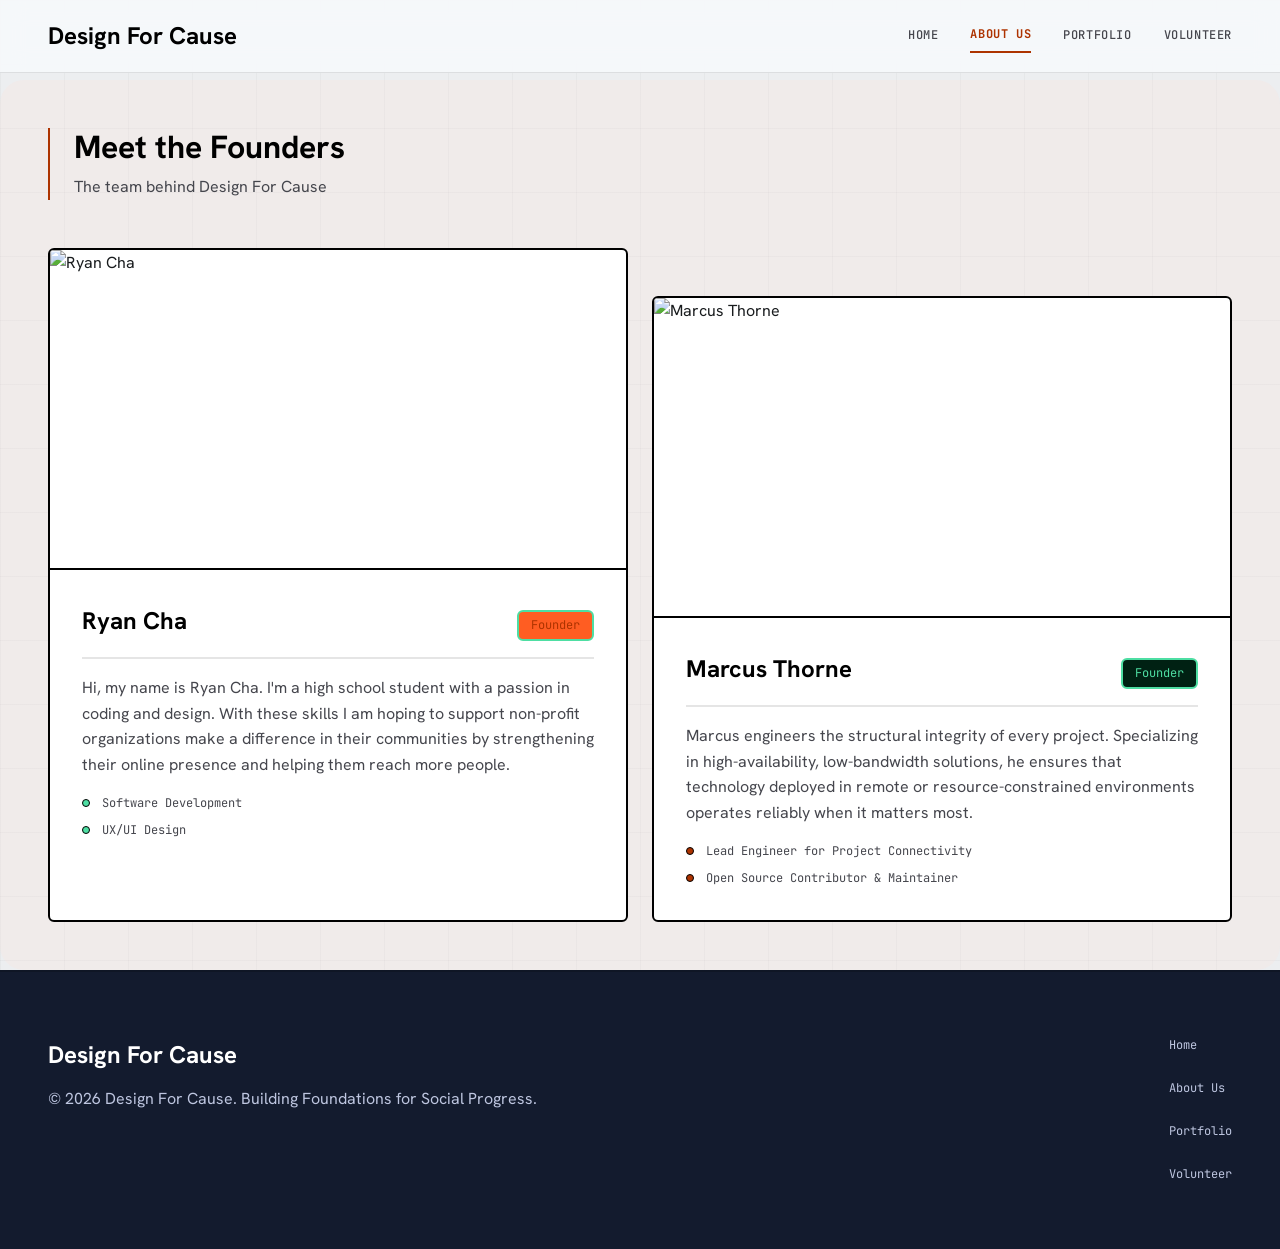
==== about.html @ 7b74d11a "Update about.html" ====
<!DOCTYPE html>
<html lang="en">
<head>
  <meta charset="UTF-8" />
  <meta name="viewport" content="width=device-width, initial-scale=1.0" />

  <title>About Us - Design For Cause</title>

  <link
    href="https://fonts.googleapis.com/css2?family=Material+Symbols+Outlined:wght,FILL@100..700,0..1&display=swap"
    rel="stylesheet"
  />

  <link
    href="https://fonts.googleapis.com/css2?family=Hanken+Grotesk:wght@400;700;800&family=JetBrains+Mono:wght@500&display=swap"
    rel="stylesheet"
  />

  <link href="styles.css" rel="stylesheet" />
</head>

<body class="about-page">

  <header class="site-header">
    <div class="header-container">

      <a class="site-logo" href="index.html">
        Design For Cause
      </a>

      <nav class="main-nav">
        <a class="nav-link" href="index.html">Home</a>
        <a class="nav-link active" href="about.html">About Us</a>
        <a class="nav-link" href="portfolio.html">Portfolio</a>
        <a class="nav-link" href="volunteer.html">Volunteer</a>
      </nav>

      <button class="mobile-menu-button" type="button">
        <span class="material-symbols-outlined">menu</span>
      </button>

    </div>
  </header>

   <!--<main class="about-main">

    <section class="about-hero">

      <div class="about-hero-content">

        <div class="section-label">
          <span class="section-label-line"></span>
          Our Why
        </div>

        <h1>
          Helping Nonprofits Make a Bigger Impact Online 
        </h1>

        <p class="about-hero-description">
          We design and build modern websites for nonprofits, helping organizations strengthen their online presence, share their mission, and connect with the communities they serve.
        </p>

        <div class="about-buttons">

          <a class="button button-primary" href="portfolio.html">
            View Our Work
          </a>

          <a class="button button-secondary" href="volunteer.html">
            Volunteer Opportunities
          </a>

        </div>

      </div>

      <div class="about-hero-image-wrap">

        <div class="about-image-background"></div>

        <img
          src="images/about-hero.png"
          alt="Abstract representation of technology bridging gaps"
          class="about-hero-image"
        />

      </div>

    </section>-->

    <section class="leadership-section">

      <div class="leadership-heading">
        <h2>Meet the Founders</h2>

        <p>
          The team behind Design For Cause
        </p>
      </div>

      <div class="leadership-grid">

        <article class="leader-card">

          <div class="leader-image-wrap">
            <img
              src="images/eleanor-vance.png"
              alt="Ryan Cha"
              class="leader-image"
            />
          </div>

          <div class="leader-content">

            <div class="leader-header">
              <h3>Ryan Cha</h3>
              <span class="leader-role">Founder</span>
              
            </div>

            <p>
              Hi, my name is Ryan Cha. I'm a high school student with a passion in coding and design.
              With these skills I am hoping to support non-profit organizations make a difference
              in their communities by strengthening their online presence and helping them reach more people.
             
            </p>

            <ul class="leader-list">
              <li>
                <span class="leader-dot"></span>
                Software Development
              </li>

              <li>
                <span class="leader-dot"></span>
                UX/UI Design
              </li>
            </ul>

          </div>

        </article>

        <article class="leader-card leader-card-offset">

          <div class="leader-image-wrap">
            <img
              src="images/marcus-thorne.png"
              alt="Marcus Thorne"
              class="leader-image"
            />
          </div>

          <div class="leader-content">

            <div class="leader-header">
              <h3>Marcus Thorne</h3>
              <span class="leader-role leader-role-dark">
                Founder
              </span>
            </div>

            <p>
              Marcus engineers the structural integrity of every project. Specializing
              in high-availability, low-bandwidth solutions, he ensures that technology
              deployed in remote or resource-constrained environments operates reliably
              when it matters most.
            </p>

            <ul class="leader-list">
              <li>
                <span class="leader-dot leader-dot-orange"></span>
                Lead Engineer for Project Connectivity
              </li>

              <li>
                <span class="leader-dot leader-dot-orange"></span>
                Open Source Contributor &amp; Maintainer
              </li>
            </ul>

          </div>

        </article>

      </div>

    </section>

  </main>

  <footer class="site-footer">
    <div class="footer-container">

      <div class="footer-brand-section">

        <div class="footer-brand">
           Design For Cause
        </div>

        <p class="footer-copyright">
          © 2026 Design For Cause. Building Foundations for Social Progress.
        </p>

      </div>

      <nav class="footer-nav vertical-footer-nav">
        <a href="index.html">Home</a>
        <a href="about.html">About Us</a>
        <a href="portfolio.html">Portfolio</a>
        <a href="volunteer.html">Volunteer</a>
      </nav>

    </div>
  </footer>

</body>
</html>
---- styles.css ----
*,
*::before,
*::after {
  box-sizing: border-box;
}

html {
  scroll-behavior: smooth;
}

body {
  margin: 0;
  min-height: 100vh;
  font-family: "Hanken Grotesk", sans-serif;
  color: #191c1e;
  background: #f2f4f6;
  line-height: 1.6;
  display: flex;
  flex-direction: column;
}

h1,
h2,
h3,
h4,
p {
  margin: 0;
}

a {
  color: inherit;
  text-decoration: none;
}

button {
  font: inherit;
  cursor: pointer;
}

img {
  display: block;
  width: 100%;
}

ul {
  margin: 0;
  padding: 0;
  list-style: none;
}

.site-header {
  position: fixed;
  top: 0;
  left: 0;
  z-index: 1000;
  width: 100%;
  background: rgba(247, 249, 251, 0.9);
  border-bottom: 1px solid rgba(0, 0, 0, 0.1);
  backdrop-filter: blur(12px);
}

.header-container {
  width: min(1280px, calc(100% - 96px));
  min-height: 72px;
  margin: 0 auto;
  display: flex;
  align-items: center;
  justify-content: space-between;
  gap: 32px;
}

.site-logo {
  color: #000000;
  font-size: 24px;
  font-weight: 700;
  line-height: 1;
  transition: 0.2s ease;
}

.site-logo:hover {
  transform: translate(-2px, -2px);
  box-shadow: 2px 2px 0 #ad3300;
}

.main-nav {
  display: flex;
  align-items: center;
  gap: 32px;
}

.nav-link {
  padding: 6px 0;
  color: #45464d;
  font-family: "JetBrains Mono", monospace;
  font-size: 12px;
  font-weight: 500;
  letter-spacing: 0.05em;
  text-transform: uppercase;
  transition: 0.2s ease;
}

.nav-link:hover {
  color: #000000;
  transform: translate(-2px, -2px);
  box-shadow: 2px 2px 0 #ad3300;
}

.nav-link.active {
  color: #ad3300;
  font-weight: 700;
  border-bottom: 2px solid #ad3300;
}

.mobile-menu-button {
  display: none;
  padding: 4px;
  color: #000000;
  background: transparent;
  border: 0;
}

.page-container {
  width: min(1280px, calc(100% - 96px));
  margin: 0 auto;
}

.button {
  display: inline-flex;
  align-items: center;
  justify-content: center;
  gap: 8px;
  padding: 16px 32px;
  border-radius: 6px;
  font-family: "JetBrains Mono", monospace;
  font-size: 12px;
  font-weight: 500;
  letter-spacing: 0.05em;
  text-transform: uppercase;
  transition: 0.2s ease;
}

.button:hover {
  transform: translate(-2px, -2px);
  box-shadow: 2px 2px 0 #ad3300;
}

.button-primary {
  color: #561500;
  background: #ff5d22;
  border: 1px solid #ad3300;
}

.button-primary:hover {
  color: #ffffff;
  background: #00a36c;
}

.button-secondary {
  color: #000000;
  background: #ffffff;
  border: 1px solid #76777d;
}

.button-secondary:hover {
  background: #eceef0;
}

.section-label {
  display: flex;
  align-items: center;
  gap: 8px;
  color: #00a36c;
  font-family: "JetBrains Mono", monospace;
  font-size: 12px;
  font-weight: 500;
  letter-spacing: 0.1em;
  text-transform: uppercase;
}

.section-label-line {
  width: 32px;
  height: 1px;
  background: #00a36c;
}

.home-page {
  background-color: #f2f4f6;
  background-image:
    linear-gradient(to right, rgba(200, 205, 212, 0.2) 1px, transparent 1px),
    linear-gradient(to bottom, rgba(200, 205, 212, 0.2) 1px, transparent 1px);
  background-size: 64px 64px;
}

.home-page main {
  padding-top: 96px;
  flex: 1;
}

.hero-section {
  width: min(1280px, calc(100% - 96px));
  margin: 32px auto;
  padding: 48px 32px 160px;
  overflow: hidden;
  position: relative;
  background: #ffffff;
  border: 1px solid #e0e3e5;
  border-radius: 12px;
  box-shadow: 0 1px 2px rgba(0, 0, 0, 0.05);
}

.hero-container {
  position: relative;
  z-index: 1;
  display: grid;
  grid-template-columns: 2fr 1fr;
  gap: 24px;
}

.hero-content {
  display: flex;
  flex-direction: column;
  justify-content: center;
}

.hero-content h1 {
  max-width: 768px;
  margin-top: 24px;
  margin-bottom: 32px;
  color: #000000;
  font-size: 48px;
  line-height: 1.1;
  letter-spacing: -0.02em;
  font-weight: 800;
}

.hero-description {
  max-width: 672px;
  margin-bottom: 48px;
  color: #45464d;
  font-size: 16px;
  line-height: 1.7;
}

.hero-buttons {
  display: flex;
  flex-wrap: wrap;
  gap: 16px;
}

.hero-graphic {
  min-height: 420px;
  position: relative;
}

.hero-circle {
  display: flex;
  align-items: center;
  justify-content: center;
  border-radius: 50%;
}

.hero-circle-large {
  width: 500px;
  height: 500px;
  position: absolute;
  top: 50%;
  right: -80px;
  transform: translateY(-50%);
  border: 1px solid rgba(173, 51, 0, 0.2);
}

.hero-circle-medium {
  width: 300px;
  height: 300px;
  border: 1px solid rgba(173, 51, 0, 0.3);
}

.hero-circle-small {
  width: 100px;
  height: 100px;
  border-radius: 50%;
  background: rgba(255, 93, 34, 0.3);
}

.featured-projects-section {
  padding: 96px 0;
  background: rgba(173, 51, 0, 0.05);
  border-top: 1px solid rgba(173, 51, 0, 0.1);
  border-bottom: 1px solid rgba(173, 51, 0, 0.1);
}

.section-heading {
  margin-bottom: 64px;
  display: flex;
  align-items: flex-end;
  justify-content: space-between;
  gap: 32px;
}

.section-heading h2,
.impact-heading h2 {
  margin-bottom: 16px;
  color: #000000;
  font-size: 32px;
  line-height: 1.2;
  font-weight: 700;
}

.section-heading p {
  max-width: 576px;
  color: #45464d;
}

.section-link {
  display: inline-flex;
  align-items: center;
  gap: 8px;
  color: #ad3300;
  font-family: "JetBrains Mono", monospace;
  font-size: 12px;
  text-transform: uppercase;
}

.section-link:hover {
  color: #ff5d22;
}

.featured-projects-grid {
  display: grid;
  grid-template-columns: 2fr 1fr;
  gap: 24px;
}

.small-projects-column {
  display: flex;
  flex-direction: column;
  gap: 24px;
}

.project-card {
  display: flex;
  flex-direction: column;
  position: relative;
  overflow: hidden;
  padding: 24px;
  background: #ffffff;
  border: 1px solid #e0e3e5;
  border-radius: 6px;
  transition: 0.3s ease;
}

.project-card:hover {
  border-color: #ad3300;
  box-shadow: 0 10px 20px rgba(15, 23, 42, 0.05);
  transform: translateY(-2px);
}

.project-card-top {
  display: flex;
  align-items: flex-start;
  justify-content: space-between;
  gap: 16px;
  margin-bottom: 24px;
}

.project-category {
  padding: 4px 12px;
  color: #45464d;
  background: #eceef0;
  border-radius: 6px;
  font-family: "JetBrains Mono", monospace;
  font-size: 12px;
  letter-spacing: 0.05em;
  text-transform: uppercase;
}

.project-icon {
  color: #c6c6cd;
  transition: 0.2s ease;
}

.project-card:hover .project-icon {
  color: #ad3300;
}

.project-image {
  overflow: hidden;
  margin-bottom: 24px;
  background: #e6e8ea;
  border-radius: 6px;
}

.project-image img {
  height: 100%;
  object-fit: cover;
  filter: grayscale(100%);
  transition: 0.5s ease;
}

.project-card:hover .project-image img {
  filter: grayscale(0);
  transform: scale(1.02);
}

.project-card h3 {
  margin-bottom: 8px;
  color: #000000;
  font-size: 24px;
  line-height: 1.2;
}

.project-card p {
  margin-bottom: 24px;
  color: #45464d;
}

.project-card-large .project-link {
  margin-top: auto;
}

.project-link {
  display: inline-flex;
  align-items: center;
  gap: 8px;
  margin-top: auto;
  color: #ad3300;
  font-family: "JetBrains Mono", monospace;
  font-size: 12px;
  text-transform: uppercase;
}

.project-link:hover {
  color: #000000;
}

.project-link .material-symbols-outlined {
  transition: 0.2s ease;
}

.project-link:hover .material-symbols-outlined {
  transform: translateX(4px);
}

.impact-section {
  padding: 96px 0;
  background: #131b2e;
  border-top: 4px solid #00a36c;
}

.impact-heading {
  max-width: 672px;
  margin: 0 auto 64px;
  text-align: center;
}

.impact-heading h2 {
  color: #ffffff;
}

.impact-heading p {
  color: #eff1f3;
  opacity: 0.9;
}

.impact-grid {
  display: grid;
  grid-template-columns: repeat(2, 1fr);
  gap: 48px;
}

.impact-card {
  display: flex;
  flex-direction: column;
  align-items: center;
  text-align: center;
}

.impact-icon {
  width: 64px;
  height: 64px;
  margin-bottom: 24px;
  display: flex;
  align-items: center;
  justify-content: center;
  color: #dae2fd;
  background: rgba(247, 249, 251, 0.1);
  border-radius: 50%;
  transition: 0.2s ease;
}

.impact-card:hover .impact-icon {
  color: #561500;
  background: #00a36c;
}

.impact-number {
  margin-bottom: 8px;
  color: #ffffff;
  font-size: 48px;
  line-height: 1.1;
  font-weight: 800;
}

.impact-divider {
  width: 48px;
  height: 4px;
  margin-bottom: 16px;
  background: rgba(198, 198, 205, 0.3);
  transition: 0.2s ease;
}

.impact-card:hover .impact-divider {
  background: #ad3300;
}

.impact-card h3 {
  color: #bec6e0;
  font-family: "JetBrains Mono", monospace;
  font-size: 12px;
  font-weight: 500;
  letter-spacing: 0.05em;
  text-transform: uppercase;
}

.about-page {
  background-color: #eceef0;
  background-image:
    linear-gradient(to right, rgba(13, 23, 42, 0.03) 1px, transparent 1px),
    linear-gradient(to bottom, rgba(13, 23, 42, 0.03) 1px, transparent 1px);
  background-size: 64px 64px;
}

.about-main {
  width: min(1280px, calc(100% - 96px));
  margin: 0 auto;
  padding-top: 48px;
  padding-bottom: 96px;
}

/*.about-hero {
  min-height: 614px;
  padding: 48px;
  display: grid;
  grid-template-columns: 7fr 5fr;
  align-items: center;
  gap: 24px;
  background: #f7f9fb;
  border-radius: 24px;
}

.about-hero-content {
  padding-left: 24px;
  border-left: 2px solid #ad3300;
}

.about-hero h1 {
  margin-top: 24px;
  color: #000000;
  font-size: 48px;
  line-height: 1.1;
  letter-spacing: -0.02em;
  font-weight: 800;
}

.about-hero-description {
  max-width: 672px;
  margin-top: 24px;
  color: #45464d;
}

.about-buttons {
  margin-top: 32px;
  display: flex;
  flex-wrap: wrap;
  gap: 16px;
}

.about-hero-image-wrap {
  height: 500px;
  position: relative;
}

.about-image-background {
  position: absolute;
  inset: 0;
  transform: translate(-16px, 16px);
  background: #ff5d22;
  border: 2px solid #000000;
  border-radius: 6px;
}

.about-hero-image {
  position: relative;
  z-index: 1;
  height: 100%;
  object-fit: cover;
  border: 2px solid #000000;
  border-radius: 6px;
  transition: 0.3s ease;
}

.about-hero-image:hover {
  box-shadow: 4px 4px 0 #ad3300;
}
*/

.leadership-section {
  margin-top: 80px;
  padding: 48px;
  background: rgba(255, 219, 208, 0.2);
  border-radius: 24px;
}

.leadership-heading {
  max-width: 50%;
  padding-left: 24px;
  margin-bottom: 48px;
  border-left: 2px solid #ad3300;
}

.leadership-heading h2 {
  color: #000000;
  font-size: 32px;
  line-height: 1.2;
}

.leadership-heading p {
  margin-top: 8px;
  color: #45464d;
}

.leadership-grid {
  display: grid;
  grid-template-columns: repeat(2, 1fr);
  gap: 24px;
}

.leader-card {
  overflow: hidden;
  background: #ffffff;
  border: 2px solid #000000;
  border-radius: 6px;
  transition: 0.3s ease;
}

.leader-card:hover {
  transform: translateY(-4px);
  box-shadow: 4px 4px 0 #ad3300;
}

.leader-card-offset {
  margin-top: 48px;
}

.leader-image-wrap {
  height: 320px;
  overflow: hidden;
  border-bottom: 2px solid #000000;
}

.leader-image {
  height: 100%;
  object-fit: cover;
  object-position: top;
  transition: 0.5s ease;
}

.leader-card:hover .leader-image {
  transform: scale(1.05);
}

.leader-content {
  padding: 32px;
}

.leader-header {
  padding-bottom: 16px;
  margin-bottom: 16px;
  display: flex;
  align-items: baseline;
  justify-content: space-between;
  gap: 12px;
  border-bottom: 2px solid rgba(0, 0, 0, 0.1);
}

.leader-header h3 {
  color: #000000;
  font-size: 24px;
}

.leader-role {
  padding: 4px 12px;
  color: #ad3300;
  background: #ff5d22;
  border: 2px solid #4edea3;
  border-radius: 6px;
  font-family: "JetBrains Mono", monospace;
  font-size: 12px;
}

.leader-role-dark {
  color: #4edea3;
  background: #002113;
}

.leader-content > p {
  color: #45464d;
}

.leader-list {
  margin-top: 16px;
  display: flex;
  flex-direction: column;
  gap: 8px;
}

.leader-list li {
  display: flex;
  align-items: center;
  gap: 12px;
  color: #45464d;
  font-family: "JetBrains Mono", monospace;
  font-size: 12px;
}

.leader-dot {
  width: 8px;
  height: 8px;
  flex: 0 0 8px;
  background: #4edea3;
  border: 1px solid #000000;
  border-radius: 50%;
}

.leader-dot-orange {
  background: #ad3300;
}

.portfolio-page {
  background: #f2f4f6;
}

.portfolio-main {
  width: min(1280px, calc(100% - 96px));
  margin: 0 auto;
  padding-top: 128px;
  padding-bottom: 96px;
}

.portfolio-hero {
  max-width: 896px;
  margin: 64px auto 96px;
  padding: 80px;
  text-align: center;
  color: #ffffff;
  background: #131b2e;
  border-radius: 24px;
  box-shadow: 0 10px 15px rgba(0, 0, 0, 0.1);
}

.portfolio-hero h1 {
  margin-bottom: 24px;
  font-size: 48px;
  line-height: 1.1;
  font-weight: 800;
}

.portfolio-hero p {
  max-width: 672px;
  margin: 0 auto;
  color: rgba(230, 233, 242, 0.9);
}

.portfolio-grid {
  display: grid;
  grid-template-columns: repeat(2, 1fr);
  gap: 32px;
}

.portfolio-card {
  padding: 32px;
  display: flex;
  flex-direction: column;
  background: #ffffff;
  border-top: 2px solid #009668;
  border-radius: 12px;
  box-shadow: 0 4px 6px rgba(0, 0, 0, 0.1);
  transition: 0.3s ease;
}

.portfolio-card:hover {
  transform: translateY(-4px);
  box-shadow: 0 12px 24px rgba(15, 23, 42, 0.08);
}

.portfolio-icon {
  width: 64px;
  height: 64px;
  margin-bottom: 24px;
  display: flex;
  align-items: center;
  justify-content: center;
  color: #009668;
  background: #ff5d22;
  border: 1px solid rgba(198, 198, 205, 0.3);
  border-radius: 50%;
}

.portfolio-icon .material-symbols-outlined {
  font-size: 32px;
  font-variation-settings: "FILL" 1;
}

.portfolio-card h2 {
  margin-bottom: 8px;
  color: #000000;
  font-size: 24px;
}

.portfolio-divider {
  width: 48px;
  margin-bottom: 16px;
  border-top: 1px solid #e0e3e5;
}

.portfolio-card p {
  margin-bottom: 24px;
  color: #45464d;
}

.portfolio-link {
  margin-top: auto;
  display: inline-flex;
  align-items: center;
  gap: 8px;
  color: #ad3300;
  font-family: "JetBrains Mono", monospace;
  font-size: 12px;
  text-transform: uppercase;
}

.portfolio-link .material-symbols-outlined {
  font-size: 16px;
  color: #009668;
  transition: 0.2s ease;
}

.portfolio-link:hover {
  color: #000000;
}

.portfolio-link:hover .material-symbols-outlined {
  transform: translateX(4px);
}

.volunteer-page {
  background: #eceef0;
}

.volunteer-main {
  width: min(1280px, calc(100% - 96px));
  margin: 0 auto;
  padding-top: 128px;
  padding-bottom: 64px;
}

.donate-button {
  padding: 8px 24px;
  color: #ffffff;
  background: #ad3300;
  border-bottom: 2px solid #ff5d22;
  border-radius: 2px;
  font-family: "JetBrains Mono", monospace;
  font-size: 12px;
  text-transform: uppercase;
  transition: 0.2s ease;
}

.donate-button:hover {
  opacity: 0.9;
  transform: translate(-2px, -2px);
  box-shadow: 2px 2px 0 #ad3300;
}

.volunteer-hero {
  padding-top: 32px;
  margin-bottom: 72px;
  display: grid;
  grid-template-columns: 2fr 1fr;
  align-items: end;
  gap: 24px;
}

.volunteer-intro h1 {
  margin-bottom: 24px;
  color: #000000;
  font-size: 48px;
  line-height: 1.1;
  font-weight: 800;
}

.volunteer-intro p {
  max-width: 672px;
  color: #45464d;
}

.volunteer-directory {
  display: grid;
  grid-template-columns: repeat 1fr;
}

.volunteer-category {
  margin-bottom: 48px;
}



.category-heading {
  margin-bottom: 24px;
  padding: 16px;
  display: flex;
  align-items: center;
  gap: 12px;
  color: #ad3300;
  background: rgba(173, 51, 0, 0.05);
  border-bottom: 1px solid rgba(173, 51, 0, 0.2);
  border-radius: 8px;
}

.category-heading .material-symbols-outlined {
  color: #009668;
  font-variation-settings: "FILL" 1;
}

.category-heading h2 {
  font-size: 32px;
}

.organization-list {
  display: flex;
  flex-direction: column;
  gap: 24px;
}

.organization-card {
  position: relative;
  overflow: hidden;
  padding: 24px;
  background: #ffffff;
  border: 1px solid #e0e3e5;
  border-radius: 2px;
  transition: 0.3s ease;
}

.organization-card:hover {
  transform: translate(-2px, -2px);
  box-shadow: 2px 2px 0 #ad3300;
}

.organization-card::after {
  content: "";
  width: 64px;
  height: 64px;
  position: absolute;
  top: -32px;
  right: -32px;
  background: #f2f4f6;
  transform: rotate(45deg);
}

.organization-card h3 {
  position: relative;
  z-index: 1;
  margin-bottom: 4px;
  color: #000000;
  font-size: 24px;
}

.organization-location {
  position: relative;
  z-index: 1;
  margin-bottom: 16px;
  display: flex;
  align-items: center;
  gap: 4px;
  color: #45464d;
  font-family: "JetBrains Mono", monospace;
  font-size: 12px;
}

.organization-location .material-symbols-outlined {
  font-size: 16px;
}

.organization-card p {
  position: relative;
  z-index: 1;
  margin-bottom: 24px;
  color: #45464d;
}

.volunteer-button {
  position: relative;
  z-index: 1;
  display: inline-block;
  padding: 10px 24px;
  color: #ffffff;
  background: #009668;
  border-radius: 2px;
  font-family: "JetBrains Mono", monospace;
  font-size: 12px;
  text-transform: uppercase;
  transition: 0.2s ease;
}

.volunteer-button:hover {
  opacity: 0.9;
}

.urgent-section {
  grid-column: 1 / -1;
  margin-bottom: 48px;
  padding: 48px;
  display: flex;
  align-items: center;
  justify-content: space-between;
  gap: 32px;
  position: relative;
  overflow: hidden;
  color: #ffffff;
  background-color: #131b2e;
  background-image:
    linear-gradient(rgba(255, 255, 255, 0.04) 1px, transparent 1px),
    linear-gradient(90deg, rgba(255, 255, 255, 0.04) 1px, transparent 1px);
  background-size: 24px 24px;
  border-radius: 8px;
}

.urgent-content {
  max-width: 672px;
}

.urgent-label {
  display: inline-block;
  margin-bottom: 16px;
  padding: 4px 12px;
  color: #ffffff;
  background: #009668;
  border-radius: 999px;
  font-family: "JetBrains Mono", monospace;
  font-size: 12px;
  text-transform: uppercase;
}

.urgent-content h2 {
  margin-bottom: 16px;
  font-size: 32px;
}

.urgent-content p {
  color: rgba(255, 255, 255, 0.8);
}

.urgent-button {
  flex-shrink: 0;
  padding: 16px 32px;
  color: #131b2e;
  background: #ffffff;
  border-radius: 2px;
  font-family: "JetBrains Mono", monospace;
  font-size: 12px;
  text-transform: uppercase;
  transition: 0.2s ease;
}

.urgent-button:hover {
  background: #f2f4f6;
}

.site-footer {
  margin-top: auto;
  padding: 64px 0;
  color: #ffffff;
  background: #131b2e;
  border-top: 2px solid rgba(0, 0, 0, 0.2);
}

.footer-container {
  width: min(1280px, calc(100% - 96px));
  margin: 0 auto;
  display: flex;
  align-items: flex-start;
  justify-content: space-between;
  gap: 32px;
}

.footer-brand {
  font-size: 24px;
  font-weight: 700;
}

.footer-brand-section {
  display: flex;
  flex-direction: column;
  gap: 12px;
}

.footer-logo-row {
  display: flex;
  align-items: center;
  gap: 8px;
}

.footer-logo {
  width: 32px;
  height: 32px;
  object-fit: contain;
  border-radius: 6px;
}

.footer-copyright {
  color: #bec6e0;
  font-size: 16px;
}

.footer-nav {
  display: flex;
  flex-wrap: wrap;
  justify-content: flex-end;
  gap: 24px;
}

.vertical-footer-nav {
  flex-direction: column;
  align-items: flex-start;
}

.footer-nav a {
  color: #bec6e0;
  font-family: "JetBrains Mono", monospace;
  font-size: 12px;
  transition: 0.2s ease;
}

.footer-nav a:hover {
  color: #ff5d22;
}

@media (max-width: 900px) {
  .header-container,
  .page-container,
  .about-main,
  .portfolio-main,
  .volunteer-main,
  .footer-container,
  .hero-section {
    width: min(100% - 32px, 1280px);
  }

  .main-nav {
    display: none;
  }

  .mobile-menu-button {
    display: block;
  }

  .hero-container,
  .featured-projects-grid,
  /*.about-hero,*/
  .leadership-grid,
  .portfolio-grid,
  .volunteer-hero,
  .volunteer-directory {
    grid-template-columns: 1fr;
  }

  .hero-section {
    padding: 40px 24px 72px;
  }

  .hero-content h1,
  /*.about-hero h1,*/
  .portfolio-hero h1,
  .volunteer-intro h1 {
    font-size: 38px;
  }

  .hero-graphic {
    display: none;
  }

  .section-heading {
    align-items: flex-start;
    flex-direction: column;
  }

  .section-link {
    display: none;
  }

  .impact-grid {
    grid-template-columns: 1fr;
  }

  .about-main,
  .portfolio-main,
  .volunteer-main {
    padding-top: 104px;
  }

  /*
  .about-hero {
    min-height: auto;
    padding: 24px;
  }
  */

  /*
  .about-hero-content {
    padding-left: 16px;
  }

  .about-hero-image-wrap {
    height: 360px;
  }
*/
  .leadership-section {
    padding: 24px;
  }

  .leadership-heading {
    max-width: 100%;
  }

  .leader-card-offset {
    margin-top: 0;
  }

  .leader-header {
    align-items: flex-start;
    flex-direction: column;
  }

  .portfolio-hero {
    margin-top: 32px;
    padding: 48px 24px;
  }

  .impact-tracker {
    max-width: none;
    justify-self: stretch;
  }

  .urgent-section {
    padding: 32px 24px;
    align-items: flex-start;
    flex-direction: column;
  }

  .urgent-button {
    width: 100%;
    text-align: center;
  }

  .footer-container {
    flex-direction: column;
  }

  .footer-nav {
    justify-content: flex-start;
  }
}

@media (max-width: 600px) {
  .header-container {
    min-height: 64px;
  }

  .site-logo {
    font-size: 20px;
  }

  .donate-button {
    padding: 7px 14px;
  }

  .hero-section {
    margin-top: 16px;
  }

  .hero-content h1,
  /*.about-hero h1,*/
  .portfolio-hero h1,
  .volunteer-intro h1 {
    font-size: 32px;
  }

  .hero-buttons,
  .about-buttons {
    flex-direction: column;
  }

  .button {
    width: 100%;
  }

  .featured-projects-section,
  .impact-section {
    padding: 64px 0;
  }

  .project-image-large {
    height: 200px;
  }

  .metric-card,
  .portfolio-card {
    padding: 24px;
  }

  .leader-content {
    padding: 24px;
  }

  .leader-image-wrap {
    height: 260px;
  }

  .portfolio-hero {
    margin-bottom: 48px;
  }

  .portfolio-main,
  .about-main,
  .volunteer-main {
    padding-bottom: 64px;
  }

  .category-heading h2 {
    font-size: 24px;
  }

  .tracker-number {
    font-size: 38px;
  }

  .volunteer-button {
    width: 100%;
    text-align: center;
  }

  .site-footer {
    padding: 48px 0;
  }
}

@media (max-width: 900px) {
  .featured-projects-grid {
    grid-template-columns: 1fr;
  }

  .small-projects-column {
    display: contents;
  }

  .project-card {
    min-height: 420px;
  }

  .project-image-large,
  .project-image-small {
    height: 220px;
  }
}

.project-image-large{
  height: 450px;
}

.project-image-small {
  height: 200px;
}

.project-card {
  display: flex;
  flex-direction: column;
}

.project-image {
  order: 3;
}

.project-card h3 {
  order: 1;
}

.project-card p {
  order: 2;
}

.project-link {
  order: 4;
  margin-top: auto;
}

.project-card-top {
  order: 0;
}

.website-portfolio-grid {
  display: grid;
  grid-template-columns: repeat(2, 1fr);
  gap: 32px;
}

.website-project-card {
  display: flex;
  flex-direction: column;
  overflow: hidden;
  background: #ffffff;
  border: 1px solid #e0e3e5;
  border-radius: 12px;
  box-shadow: 0 4px 10px rgba(0, 0, 0, 0.06);
  transition: 0.3s ease;
}

.website-project-card:hover {
  transform: translateY(-4px);
  border-color: rgba(173, 51, 0, 0.35);
  box-shadow: 0 12px 28px rgba(15, 23, 42, 0.1);
}

.website-project-image {
  width: 100%;
  overflow: hidden;
  background: #e6e8ea;
  border-bottom: 1px solid #e0e3e5;
}

.website-project-image img {
  width: 100%;
  height: 100%;
  object-fit: contain;
  display: block;
  object-position: center topr;
  transition: transform 0.4s ease;
}

.website-project-card:hover .website-project-image img {
  transform: scale(1.02);
}

.website-project-content {
  display: flex;
  flex: 1;
  flex-direction: column;
  padding: 28px;
}

.website-project-content h2 {
  margin-bottom: 12px;
  color: #000000;
  font-size: 26px;
  line-height: 1.2;
  font-weight: 700;
}

.website-project-content p {
  margin-bottom: 24px;
  color: #45464d;
  font-size: 16px;
  line-height: 1.6;
}

.website-project-link {
  display: inline-flex;
  align-items: center;
  gap: 8px;
  width: fit-content;
  margin-top: auto;
  color: #ad3300;
  font-family: "JetBrains Mono", monospace;
  font-size: 12px;
  font-weight: 500;
  letter-spacing: 0.04em;
  text-transform: uppercase;
  transition: 0.2s ease;
}

.website-project-link:hover {
  color: #000000;
}

.website-project-link .material-symbols-outlined {
  font-size: 18px;
  transition: transform 0.2s ease;
}

.website-project-link:hover .material-symbols-outlined {
  transform: translate(3px, -3px);
}

@media (max-width: 900px) {
  .website-portfolio-grid {
    grid-template-columns: 1fr;
  }

  .website-project-image {
    height: 280px;
  }
}

@media (max-width: 600px) {
  .website-project-image {
    height: 220px;
  }

  .website-project-content {
    padding: 22px;
  }

  .website-project-content h2 {
    font-size: 23px;
  }
}

@media (min-width: 1500px) {
  .header-container,
  .page-container,
  .about-main,
  .portfolio-main,
  .volunteer-main,
  .footer-container,
  .hero-section {
    width: min(1500px, calc(100% - 120px));
  }

  .portfolio-hero {
    max-width: 1050px;
  }

  .website-portfolio-grid {
    gap: 40px;
  }

  .website-project-image {
    height: 380px;
  }

  .website-project-content {
    padding: 32px;
  }

  .website-project-content h2 {
    font-size: 30px;
  }

  .website-project-content p {
    font-size: 17px;
  }
}

width: min(1500px, calc(100% - 120px));
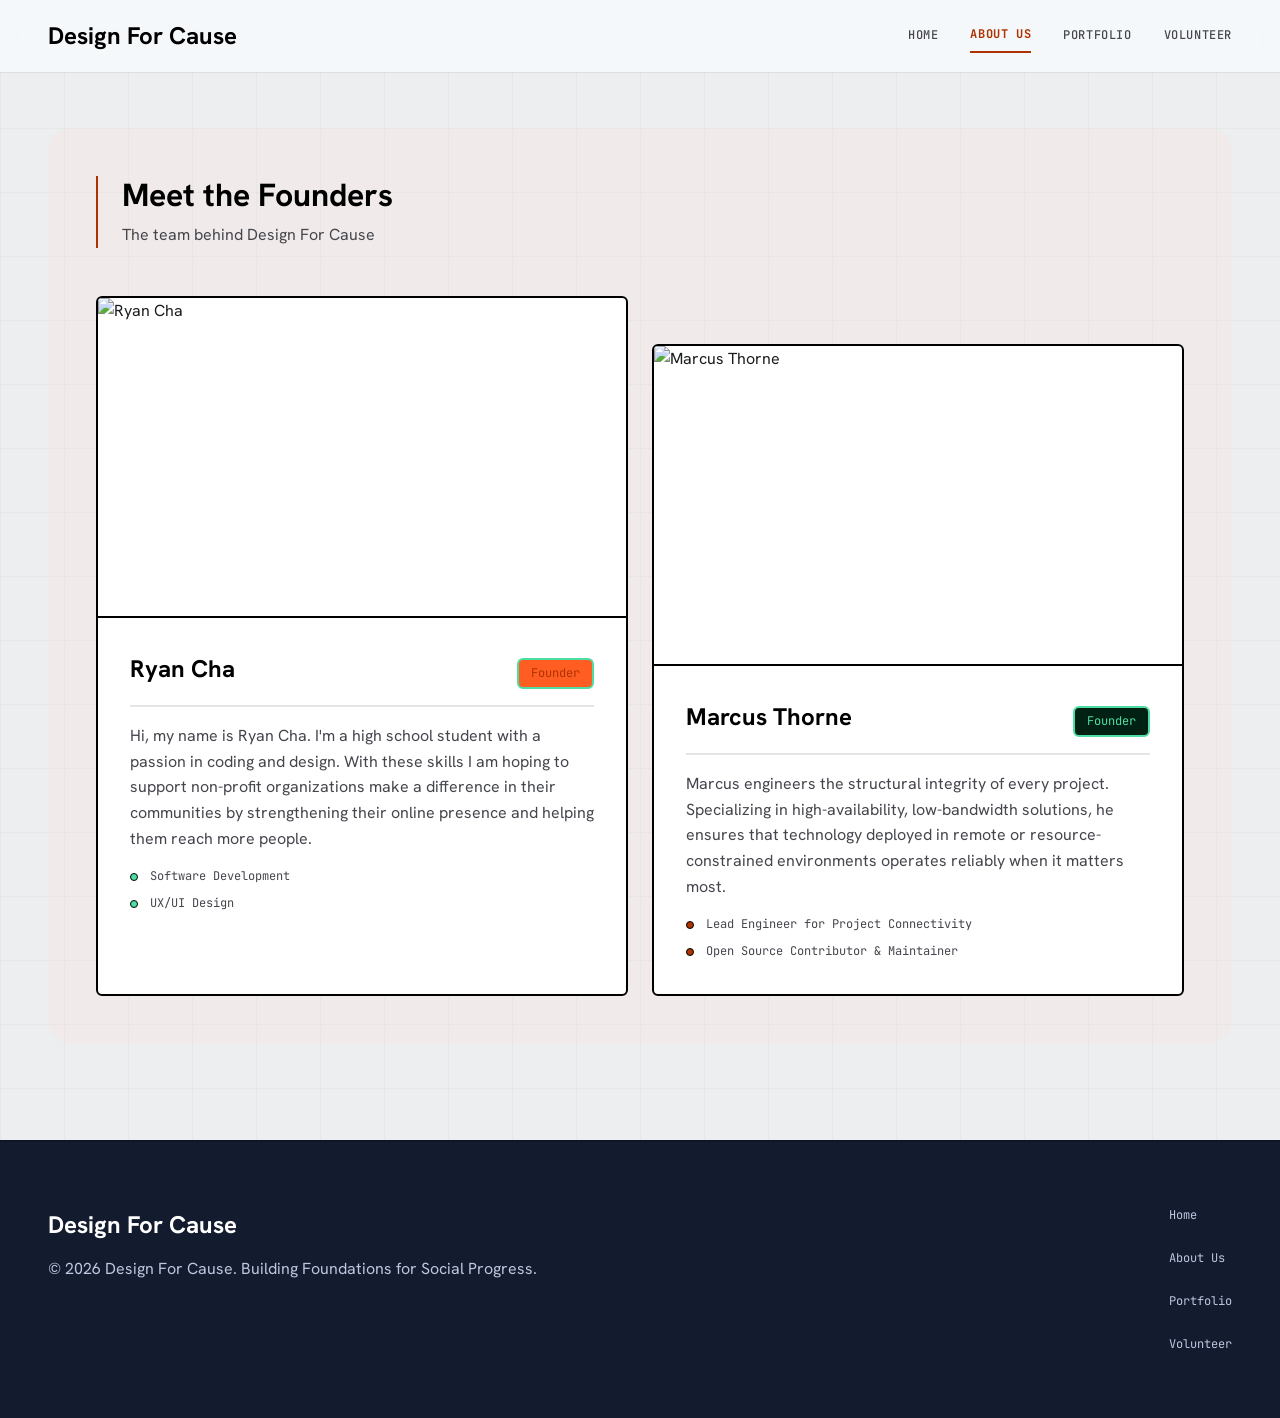
==== commit a023c1d7: "Update about.html" ====
--- a/about.html
+++ b/about.html
@@ -42,8 +42,8 @@
     </div>
   </header>
 
-   <!--<main class="about-main">
-
+   <main class="about-main">
+<!--
     <section class="about-hero">
 
       <div class="about-hero-content">
@@ -87,7 +87,8 @@
 
       </div>
 
-    </section>-->
+    </section>
+    -->
 
     <section class="leadership-section">
 
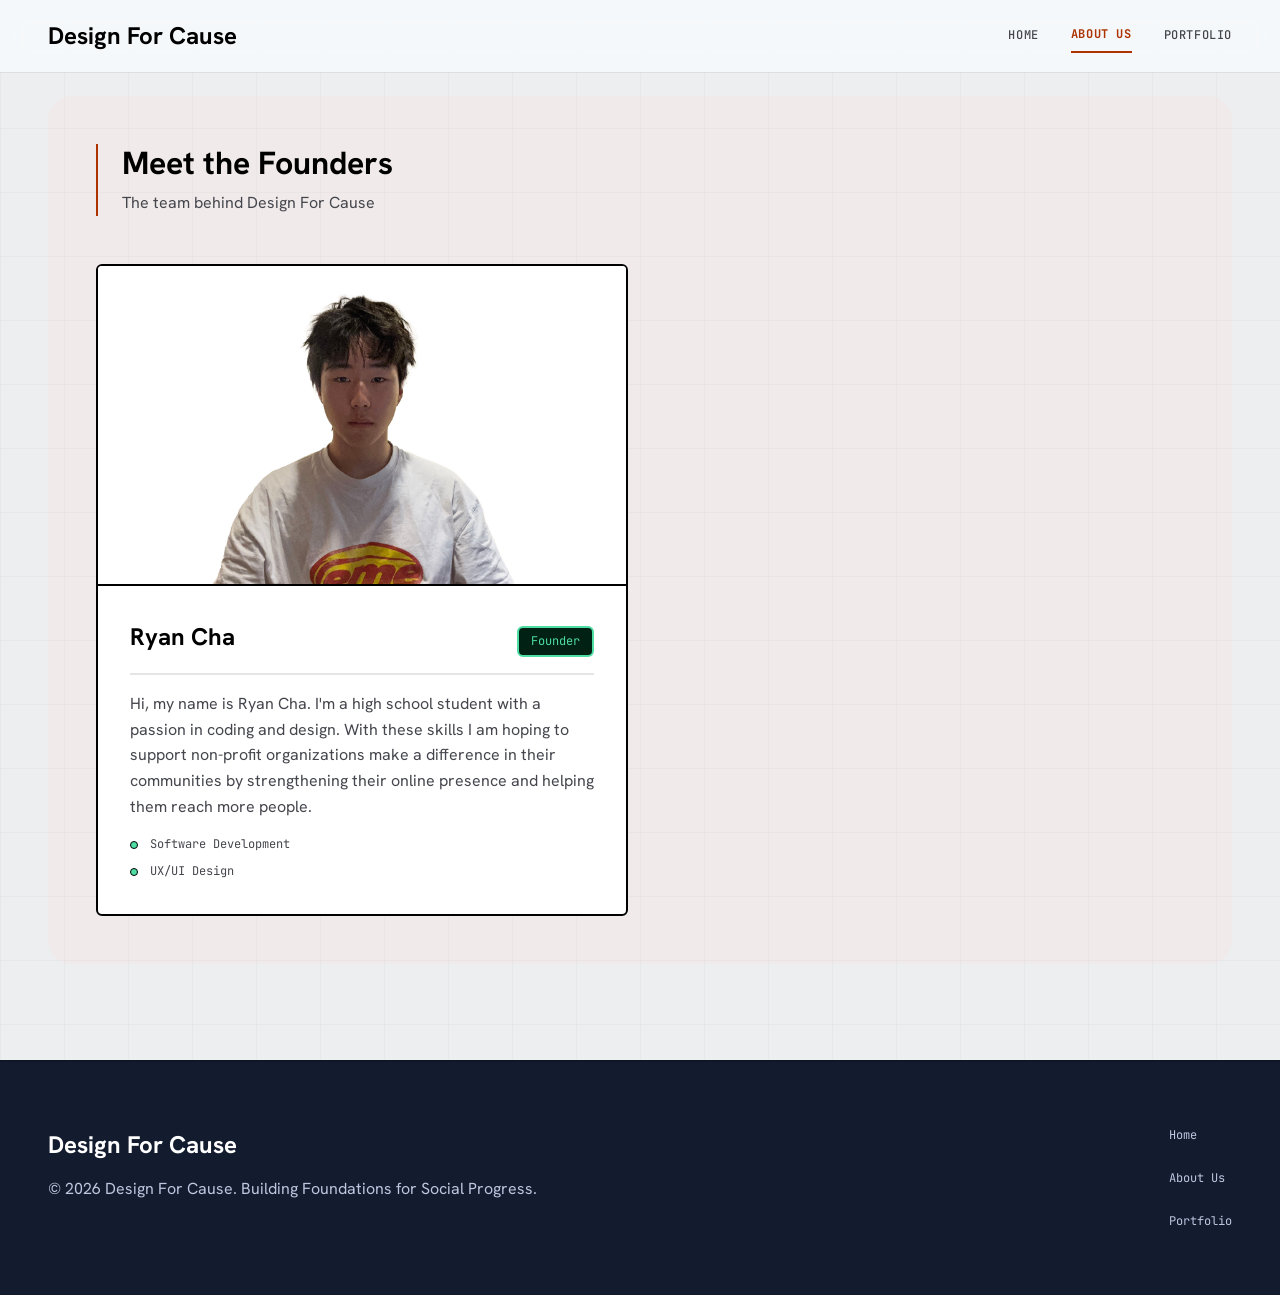
==== commit 680ae843: "final" ====
--- a/about.html
+++ b/about.html
@@ -32,7 +32,8 @@
         <a class="nav-link" href="index.html">Home</a>
         <a class="nav-link active" href="about.html">About Us</a>
         <a class="nav-link" href="portfolio.html">Portfolio</a>
-        <a class="nav-link" href="volunteer.html">Volunteer</a>
+        <!--<a class="nav-link" href="volunteer.html">Volunteer</a>-->
+
       </nav>
 
       <button class="mobile-menu-button" type="button">
@@ -106,7 +107,7 @@
 
           <div class="leader-image-wrap">
             <img
-              src="images/eleanor-vance.png"
+              src="images/ryancha_headshot.jpg"
               alt="Ryan Cha"
               class="leader-image"
             />
@@ -116,7 +117,7 @@
 
             <div class="leader-header">
               <h3>Ryan Cha</h3>
-              <span class="leader-role">Founder</span>
+              <span class="leader-role leader-role-dark">Founder</span>
               
             </div>
 
@@ -136,48 +137,6 @@
               <li>
                 <span class="leader-dot"></span>
                 UX/UI Design
-              </li>
-            </ul>
-
-          </div>
-
-        </article>
-
-        <article class="leader-card leader-card-offset">
-
-          <div class="leader-image-wrap">
-            <img
-              src="images/marcus-thorne.png"
-              alt="Marcus Thorne"
-              class="leader-image"
-            />
-          </div>
-
-          <div class="leader-content">
-
-            <div class="leader-header">
-              <h3>Marcus Thorne</h3>
-              <span class="leader-role leader-role-dark">
-                Founder
-              </span>
-            </div>
-
-            <p>
-              Marcus engineers the structural integrity of every project. Specializing
-              in high-availability, low-bandwidth solutions, he ensures that technology
-              deployed in remote or resource-constrained environments operates reliably
-              when it matters most.
-            </p>
-
-            <ul class="leader-list">
-              <li>
-                <span class="leader-dot leader-dot-orange"></span>
-                Lead Engineer for Project Connectivity
-              </li>
-
-              <li>
-                <span class="leader-dot leader-dot-orange"></span>
-                Open Source Contributor &amp; Maintainer
               </li>
             </ul>
 
@@ -210,7 +169,7 @@
         <a href="index.html">Home</a>
         <a href="about.html">About Us</a>
         <a href="portfolio.html">Portfolio</a>
-        <a href="volunteer.html">Volunteer</a>
+        <!--<a href="volunteer.html">Volunteer</a>-->
       </nav>
 
     </div>
--- a/styles.css
+++ b/styles.css
@@ -605,7 +605,7 @@
 */
 
 .leadership-section {
-  margin-top: 80px;
+  margin-top: 48px;
   padding: 48px;
   background: rgba(255, 219, 208, 0.2);
   border-radius: 24px;
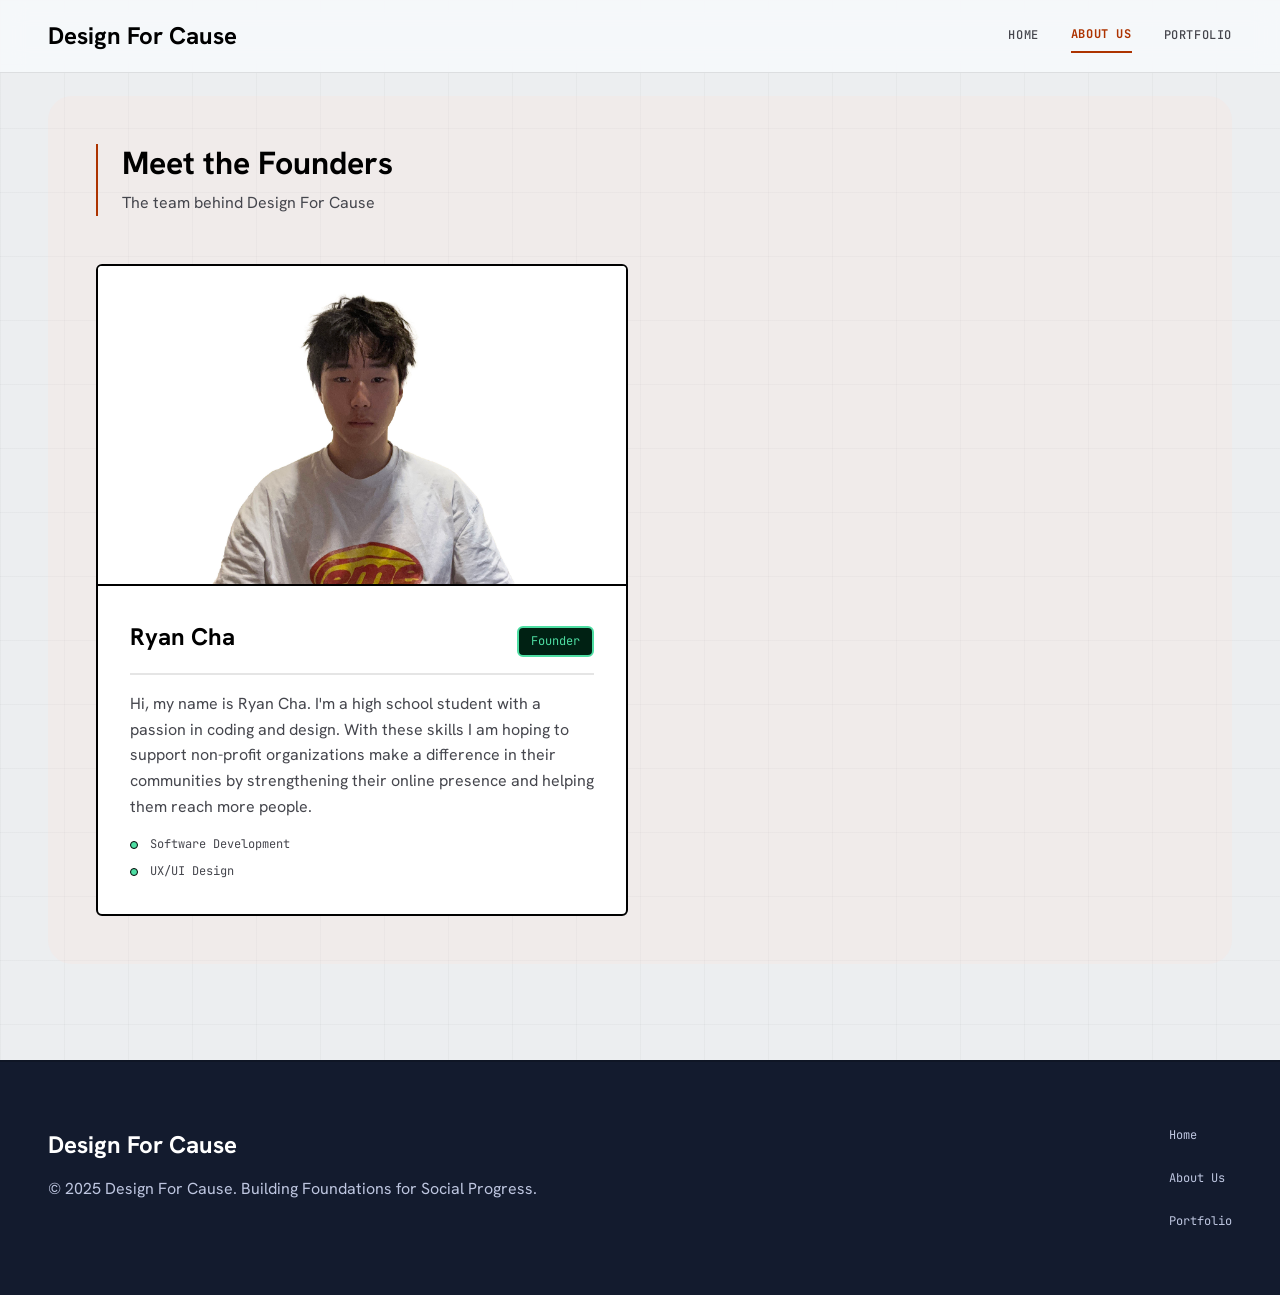
==== commit 1ccf852d: "Update about.html" ====
--- a/about.html
+++ b/about.html
@@ -160,7 +160,7 @@
         </div>
 
         <p class="footer-copyright">
-          © 2026 Design For Cause. Building Foundations for Social Progress.
+          © 2025 Design For Cause. Building Foundations for Social Progress.
         </p>
 
       </div>
@@ -176,4 +176,4 @@
   </footer>
 
 </body>
-</html>+</html>
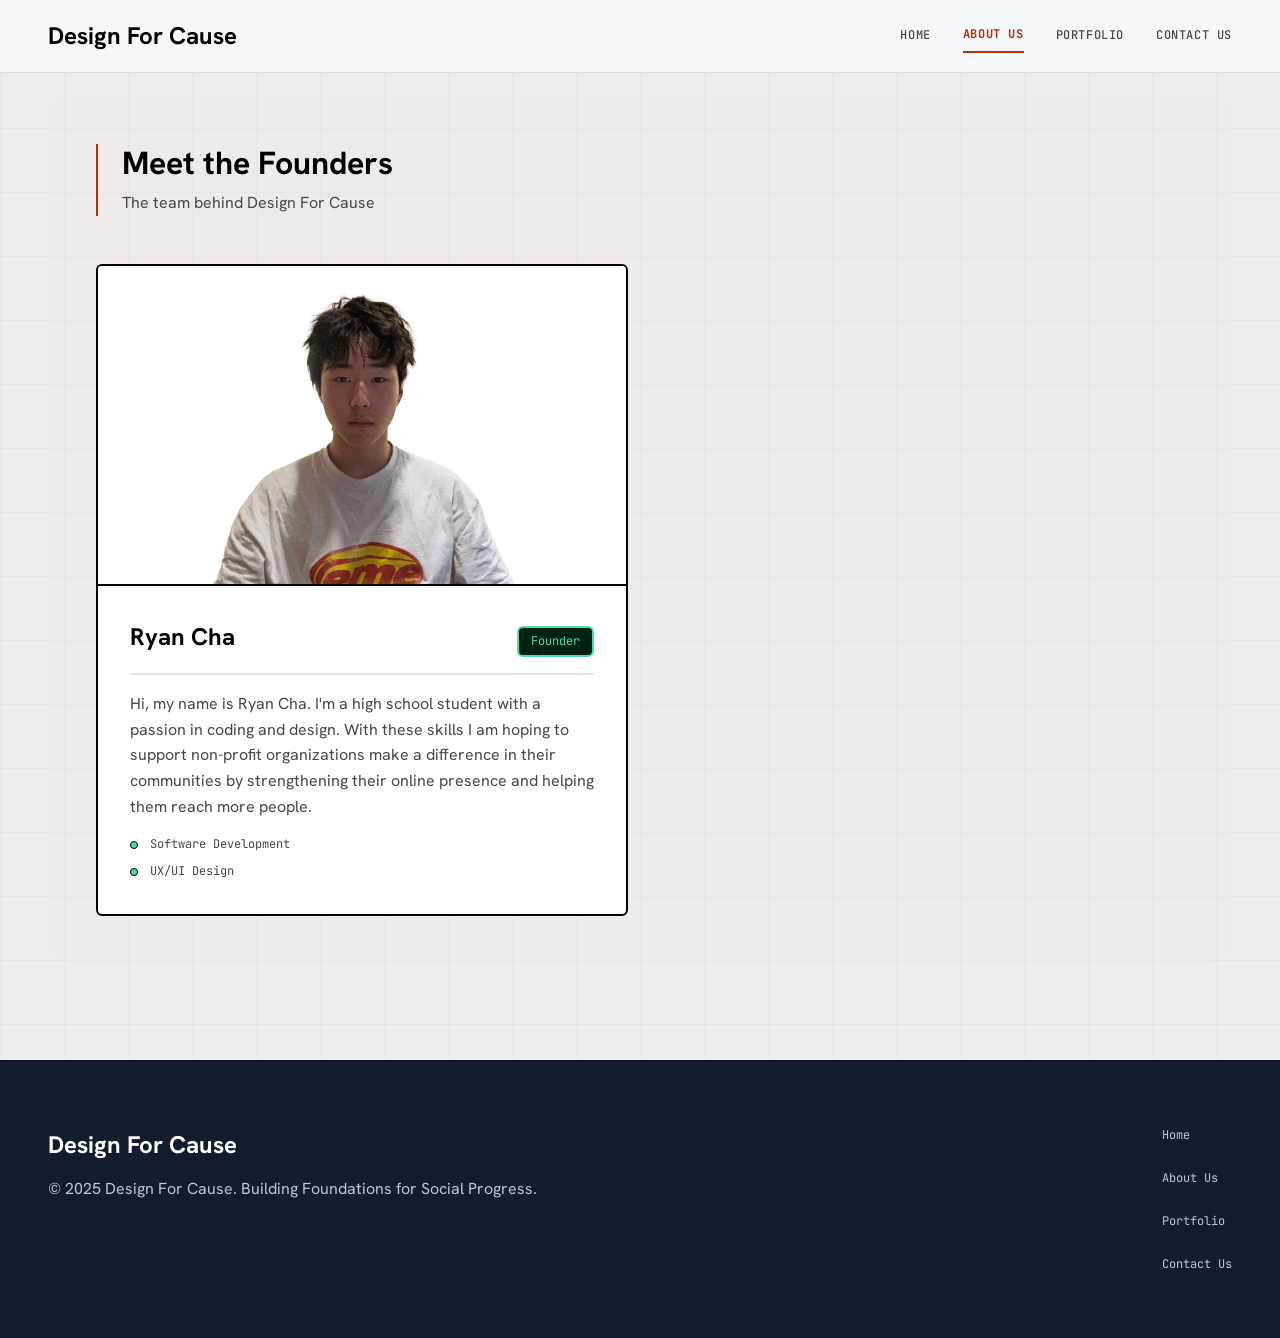
==== commit 6f5f9c39: "oct 15" ====
--- a/about.html
+++ b/about.html
@@ -32,6 +32,7 @@
         <a class="nav-link" href="index.html">Home</a>
         <a class="nav-link active" href="about.html">About Us</a>
         <a class="nav-link" href="portfolio.html">Portfolio</a>
+        <a class="nav-link" href="contact.html">Contact Us</a>
         <!--<a class="nav-link" href="volunteer.html">Volunteer</a>-->
 
       </nav>
@@ -169,6 +170,7 @@
         <a href="index.html">Home</a>
         <a href="about.html">About Us</a>
         <a href="portfolio.html">Portfolio</a>
+        <a href="contact.html">Contact Us</a>
         <!--<a href="volunteer.html">Volunteer</a>-->
       </nav>
 
--- a/styles.css
+++ b/styles.css
@@ -1561,4 +1561,333 @@
   }
 }
 
-width: min(1500px, calc(100% - 120px));+width: min(1500px, calc(100% - 120px));
+
+
+.contact-page {
+  background-color: #f2f4f6;
+  background-image:
+    linear-gradient(to right, rgba(200, 205, 212, 0.2) 1px, transparent 1px),
+    linear-gradient(to bottom, rgba(200, 205, 212, 0.2) 1px, transparent 1px);
+  background-size: 64px 64px;
+}
+
+.contact-main {
+  width: min(1280px, calc(100% - 96px));
+  margin: 0 auto;
+  padding: 160px 0 96px;
+  flex: 1;
+}
+
+.contact-intro {
+  max-width: 850px;
+  margin: 0 auto 64px;
+  text-align: center;
+}
+
+.contact-intro .section-label {
+  justify-content: center;
+}
+
+.contact-intro h1 {
+  margin-top: 24px;
+  margin-bottom: 24px;
+  color: #000000;
+  font-size: clamp(40px, 5vw, 64px);
+  font-weight: 800;
+  line-height: 1.08;
+  letter-spacing: -0.035em;
+}
+
+.contact-intro h1 span {
+  color: #ad3300;
+}
+
+.contact-intro > p {
+  max-width: 650px;
+  margin: 0 auto;
+  color: #45464d;
+  font-size: 17px;
+  line-height: 1.8;
+}
+
+.contact-form-section {
+  width: 100%;
+  max-width: 800px;
+  margin: 0 auto;
+}
+
+.contact-form-card {
+  width: 100%;
+  padding: 56px;
+  background: #ffffff;
+  border: 1px solid #e0e3e5;
+  border-radius: 12px;
+  box-shadow: 0 4px 12px rgba(0, 0, 0, 0.04);
+}
+
+.contact-form-heading {
+  margin-bottom: 40px;
+}
+
+.contact-eyebrow {
+  display: block;
+  margin-bottom: 20px;
+  color: #00a36c;
+  font-family: "JetBrains Mono", monospace;
+  font-size: 12px;
+  font-weight: 500;
+  letter-spacing: 0.08em;
+  text-transform: uppercase;
+}
+
+.contact-form-heading h2 {
+  margin-bottom: 12px;
+  color: #000000;
+  font-size: 36px;
+  font-weight: 800;
+  line-height: 1.2;
+  letter-spacing: -0.02em;
+}
+
+.contact-form-heading p {
+  max-width: 580px;
+  color: #45464d;
+  font-size: 15px;
+  line-height: 1.7;
+}
+
+.contact-form {
+  display: flex;
+  flex-direction: column;
+  gap: 24px;
+}
+
+.form-row {
+  display: grid;
+  grid-template-columns: repeat(2, minmax(0, 1fr));
+  gap: 20px;
+}
+
+.form-group {
+  display: flex;
+  flex-direction: column;
+  gap: 10px;
+  min-width: 0;
+}
+
+.form-group label {
+  color: #191c1e;
+  font-family: "JetBrains Mono", monospace;
+  font-size: 11px;
+  font-weight: 500;
+  letter-spacing: 0.02em;
+  text-transform: uppercase;
+}
+
+.form-group input,
+.form-group select,
+.form-group textarea {
+  width: 100%;
+  padding: 15px 16px;
+  color: #191c1e;
+  background: #f7f9fb;
+  border: 1px solid #d9dde1;
+  border-radius: 6px;
+  outline: none;
+  font-family: "Hanken Grotesk", sans-serif;
+  font-size: 15px;
+  line-height: 1.5;
+  transition:
+    border-color 0.2s ease,
+    background-color 0.2s ease,
+    box-shadow 0.2s ease;
+}
+
+.form-group input::placeholder,
+.form-group textarea::placeholder {
+  color: #858990;
+}
+
+.form-group input:focus,
+.form-group select:focus,
+.form-group textarea:focus {
+  border-color: #00a36c;
+  background: #ffffff;
+  box-shadow: 0 0 0 3px rgba(0, 163, 108, 0.1);
+}
+
+.form-group select {
+  cursor: pointer;
+  appearance: auto;
+}
+
+.form-group select:invalid {
+  color: #858990;
+}
+
+.form-group select option {
+  color: #191c1e;
+}
+
+.form-group textarea {
+  min-height: 160px;
+  resize: vertical;
+}
+
+.contact-submit {
+  display: inline-flex;
+  align-items: center;
+  justify-content: center;
+  gap: 12px;
+  width: 100%;
+  margin-top: 8px;
+  padding: 18px 32px;
+  color: #561500;
+  background: #ff5d22;
+  border: 1px solid #ad3300;
+  border-radius: 6px;
+  font-family: "JetBrains Mono", monospace;
+  font-size: 12px;
+  font-weight: 500;
+  letter-spacing: 0.05em;
+  text-transform: uppercase;
+  cursor: pointer;
+  transition: 0.2s ease;
+}
+
+.contact-submit:hover {
+  color: #ffffff;
+  background: #00a36c;
+  transform: translate(-2px, -2px);
+  box-shadow: 2px 2px 0 #ad3300;
+}
+
+.contact-submit .material-symbols-outlined {
+  font-size: 19px;
+  transition: transform 0.2s ease;
+}
+
+.contact-submit:hover .material-symbols-outlined {
+  transform: translateX(4px);
+}
+
+.contact-form-note {
+  color: #76777d;
+  font-size: 13px;
+  text-align: center;
+  line-height: 1.6;
+}
+
+.contact-mobile-nav[hidden] {
+  display: none;
+}
+
+.contact-mobile-nav {
+  display: none;
+}
+
+@media (max-width: 900px) {
+  .contact-main {
+    width: min(100% - 32px, 1280px);
+    padding-top: 120px;
+    padding-bottom: 64px;
+  }
+
+  .contact-intro {
+    margin-bottom: 40px;
+  }
+
+  .contact-form-card {
+    padding: 36px;
+  }
+
+  .contact-mobile-nav:not([hidden]) {
+    display: flex;
+    flex-direction: column;
+    gap: 16px;
+    padding: 20px 24px;
+    background: #f7f9fb;
+    border-bottom: 1px solid #e0e3e5;
+  }
+
+  .contact-mobile-nav a {
+    font-family: "JetBrains Mono", monospace;
+    font-size: 12px;
+    text-transform: uppercase;
+  }
+
+  .contact-mobile-nav a:hover {
+    color: #ad3300;
+  }
+}
+
+@media (max-width: 600px) {
+  .contact-main {
+    padding-top: 104px;
+    padding-bottom: 64px;
+  }
+
+  .contact-intro {
+    margin-bottom: 40px;
+    text-align: left;
+  }
+
+  .contact-intro .section-label {
+    justify-content: flex-start;
+  }
+
+  .contact-intro h1 {
+    font-size: 38px;
+  }
+
+  .contact-intro > p {
+    font-size: 15px;
+  }
+
+  .contact-form-card {
+    padding: 28px 24px;
+  }
+
+  .contact-form-heading h2 {
+    font-size: 28px;
+  }
+
+  .form-row {
+    grid-template-columns: 1fr;
+  }
+
+  .contact-form {
+    gap: 20px;
+  }
+
+  .contact-submit {
+    padding: 16px 24px;
+  }
+}
+
+.contact-form[hidden],
+.form-success[hidden] {
+  display: none;
+}
+
+.form-success {
+  padding: 48px 24px;
+  background: #f0faf5;
+  border: 1px solid #00a36c;
+  border-radius: 12px;
+  text-align: center;
+}
+
+.form-success h3 {
+  margin-bottom: 16px;
+  color: #00a36c;
+  font-size: 28px;
+  font-weight: 800;
+}
+
+.form-success p {
+  color: #45464d;
+  font-size: 15px;
+  line-height: 1.7;
+}
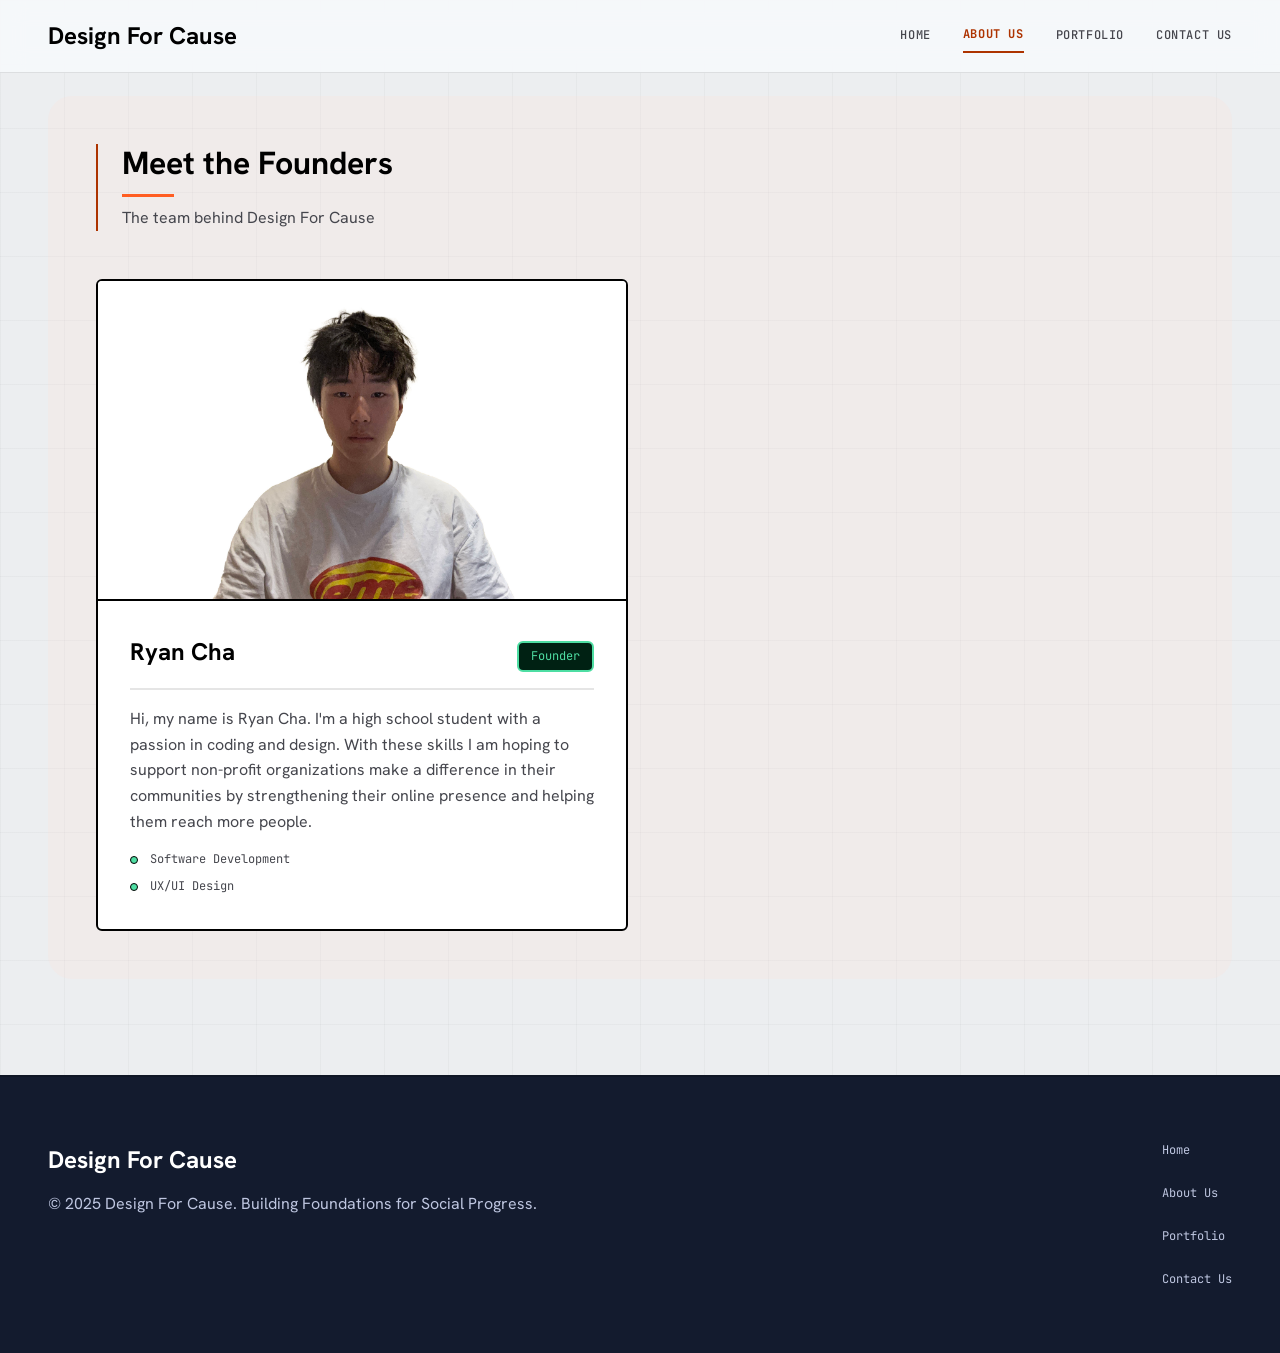
==== commit 50b1e36d: "Oct 15 LAST" ====
--- a/about.html
+++ b/about.html
@@ -37,11 +37,25 @@
 
       </nav>
 
-      <button class="mobile-menu-button" type="button">
-        <span class="material-symbols-outlined">menu</span>
-      </button>
+        <button
+            class="mobile-menu-button"
+            type="button"
+            aria-label="Toggle navigation"
+            aria-expanded="false"
+            aria-controls="mobile-nav"
+        >
+            <span class="material-symbols-outlined">menu</span>
+        </button>
 
     </div>
+
+    <nav class="mobile-nav" id="mobile-nav">
+      <a href="index.html">Home</a>
+      <a href="about.html">About Us</a>
+      <a href="portfolio.html">Portfolio</a>
+      <a href="contact.html">Contact Us</a>
+    </nav>
+
   </header>
 
    <main class="about-main">
@@ -177,5 +191,30 @@
     </div>
   </footer>
 
+
+<script>
+  const menuButton = document.querySelector(".mobile-menu-button");
+  const mobileNav = document.querySelector("#mobile-nav");
+  const menuIcon = menuButton.querySelector(".material-symbols-outlined");
+
+  menuButton.addEventListener("click", function() {
+    const isOpen = mobileNav.classList.toggle("open");
+
+    menuButton.setAttribute("aria-expanded", String(isOpen));
+    menuIcon.textContent = isOpen ? "close" : "menu";
+  });
+
+  mobileNav.querySelectorAll("a").forEach(function(link) {
+    link.addEventListener("click", function() {
+      mobileNav.classList.remove("open");
+      menuButton.setAttribute("aria-expanded", "false");
+      menuIcon.textContent = "menu";
+    });
+  });
+</script>
+
+<script src="animations.js"></script>
+
 </body>
 </html>
+
--- a/styles.css
+++ b/styles.css
@@ -1891,3 +1891,275 @@
   font-size: 15px;
   line-height: 1.7;
 }
+
+.mobile-nav {
+  display: flex;
+  flex-direction: column;
+  position: absolute;
+  top: 100%;
+  left: 0;
+  width: 100%;
+  padding: 0 24px;
+  background: #ffffff;
+  border-bottom: 1px solid #e0e3e5;
+  box-shadow: 0 8px 16px rgba(0, 0, 0, 0.06);
+  max-height: 0;
+  opacity: 0;
+  overflow: hidden;
+  visibility: hidden;
+  pointer-events: none;
+  transform: translateY(-10px);
+  transition:
+    max-height 0.35s ease,
+    opacity 0.25s ease,
+    transform 0.35s ease,
+    visibility 0.35s ease,
+    padding 0.35s ease;
+}
+
+.mobile-nav.open {
+  display: flex;
+  max-height: 350px;
+  padding: 12px 24px 20px;
+  opacity: 1;
+  visibility: visible;
+  pointer-events: auto;
+  transform: translateY(0);
+  z-index: 10000;
+}
+
+.mobile-nav a {
+  display: block;
+  padding: 14px 8px;
+  color: #131b2e;
+  font-family: "JetBrains Mono", monospace;
+  font-size: 12px;
+  font-weight: 500;
+  text-decoration: none;
+  text-transform: uppercase;
+  border-bottom: 1px solid #e0e3e5;
+  transition: color 0.2s ease;
+}
+
+.mobile-nav a:last-child {
+  border-bottom: none;
+}
+
+.mobile-nav a:hover {
+  color: #ad3300;
+}
+
+.mobile-menu-button .material-symbols-outlined {
+  display: inline-block;
+  transition: transform 0.3s ease;
+}
+
+.mobile-menu-button[aria-expanded="true"] .material-symbols-outlined {
+  transform: rotate(90deg);
+}
+
+@media (max-width: 900px) {
+  .site-header {
+    position: fixed;
+  }
+
+  .main-nav {
+    display: none;
+  }
+
+  .mobile-menu-button {
+    display: flex;
+    align-items: center;
+    justify-content: center;
+    background: transparent;
+    border: none;
+    cursor: pointer;
+    color: #131b2e;
+  }
+
+  .mobile-menu-button .material-symbols-outlined {
+    font-size: 28px;
+  }
+}
+
+@media (min-width: 901px) {
+  .mobile-menu-button,
+  .mobile-nav {
+    display: none;
+  }
+}
+
+ .site-header {
+  position: fixed;
+  top: 0;
+  left: 0;
+  width: 100%;
+  z-index: 1000;
+  overflow: visible;
+}
+
+@media (min-width: 901px) {
+  .mobile-nav {
+    display: none;
+  }
+}
+
+
+/* Page entrance animation */
+@keyframes pageFadeIn {
+  from {
+    opacity: 0;
+    transform: translateY(20px);
+  }
+  to {
+    opacity: 1;
+    transform: translateY(0);
+  }
+}
+
+/* Scroll reveal animation */
+.reveal {
+  opacity: 0;
+  transform: translateY(30px);
+  transition: opacity 0.7s ease, transform 0.7s ease;
+}
+
+.reveal.visible {
+  opacity: 1;
+  transform: translateY(0);
+}
+
+/* Page headings */
+.about-page h1,
+.portfolio-page h1,
+.contact-page h1 {
+  animation: pageFadeIn 0.8s ease both;
+}
+
+/* Portfolio card hover */
+.portfolio-page .project-card {
+  transition: transform 0.3s ease, box-shadow 0.3s ease;
+}
+
+.portfolio-page .project-card:hover {
+  transform: translateY(-6px);
+  box-shadow: 0 12px 28px rgba(0, 0, 0, 0.1);
+}
+
+/* Buttons */
+.btn,
+button[type="submit"] {
+  transition: transform 0.25s ease, box-shadow 0.25s ease;
+}
+
+.btn:hover,
+button[type="submit"]:hover {
+  transform: translateY(-2px);
+}
+
+/* Form input focus */
+.contact-page input,
+.contact-page textarea {
+  transition: border-color 0.25s ease, box-shadow 0.25s ease;
+}
+
+.contact-page input:focus,
+.contact-page textarea:focus {
+  border-color: #ff5d22;
+  box-shadow: 0 0 0 3px rgba(255, 93, 34, 0.12);
+  outline: none;
+}
+
+@media (prefers-reduced-motion: reduce) {
+  .reveal,
+  .reveal.visible,
+  .about-page h1,
+  .portfolio-page h1,
+  .contact-page h1 {
+    animation: none;
+    transition: none;
+    opacity: 1;
+    transform: none;
+  }
+}
+
+@keyframes slideUpFade {
+  from {
+    opacity: 0;
+    transform: translateY(28px);
+  }
+  to {
+    opacity: 1;
+    transform: translateY(0);
+  }
+}
+
+.about-page h1 {
+  animation: slideUpFade 0.7s ease both;
+}
+
+.about-page main > section:first-child p {
+  animation: slideUpFade 0.7s ease 0.2s both;
+}
+
+.about-page h2::after {
+  content: "";
+  display: block;
+  width: 0;
+  height: 3px;
+  margin-top: 12px;
+  background: #ff5d22;
+  transition: width 0.7s ease;
+}
+
+.about-page section.visible h2::after {
+  width: 52px;
+}
+
+
+.contact-page input,
+.contact-page textarea,
+.contact-page select {
+  transition:
+    transform 0.25s ease,
+    border-color 0.25s ease,
+    box-shadow 0.25s ease;
+}
+
+.contact-page input:focus,
+.contact-page textarea:focus,
+.contact-page select:focus {
+  transform: translateY(-2px);
+  border-color: #ff5d22;
+  box-shadow: 0 5px 16px rgba(255, 93, 34, 0.12);
+  outline: none;
+}
+
+.contact-page button[type="submit"] {
+  transition:
+    transform 0.25s ease,
+    box-shadow 0.25s ease;
+}
+
+.contact-page button[type="submit"]:hover {
+  transform: translateY(-4px);
+  box-shadow: 0 10px 24px rgba(255, 93, 34, 0.2);
+}
+
+.contact-page button[type="submit"]:active {
+  transform: translateY(0);
+}
+
+
+.about-page .label,
+.contact-page .label {
+  opacity: 0;
+  transform: translateX(-18px);
+  transition: opacity 0.6s ease, transform 0.6s ease;
+}
+
+.about-page .visible .label,
+.contact-page .visible .label {
+  opacity: 1;
+  transform: translateX(0);
+}
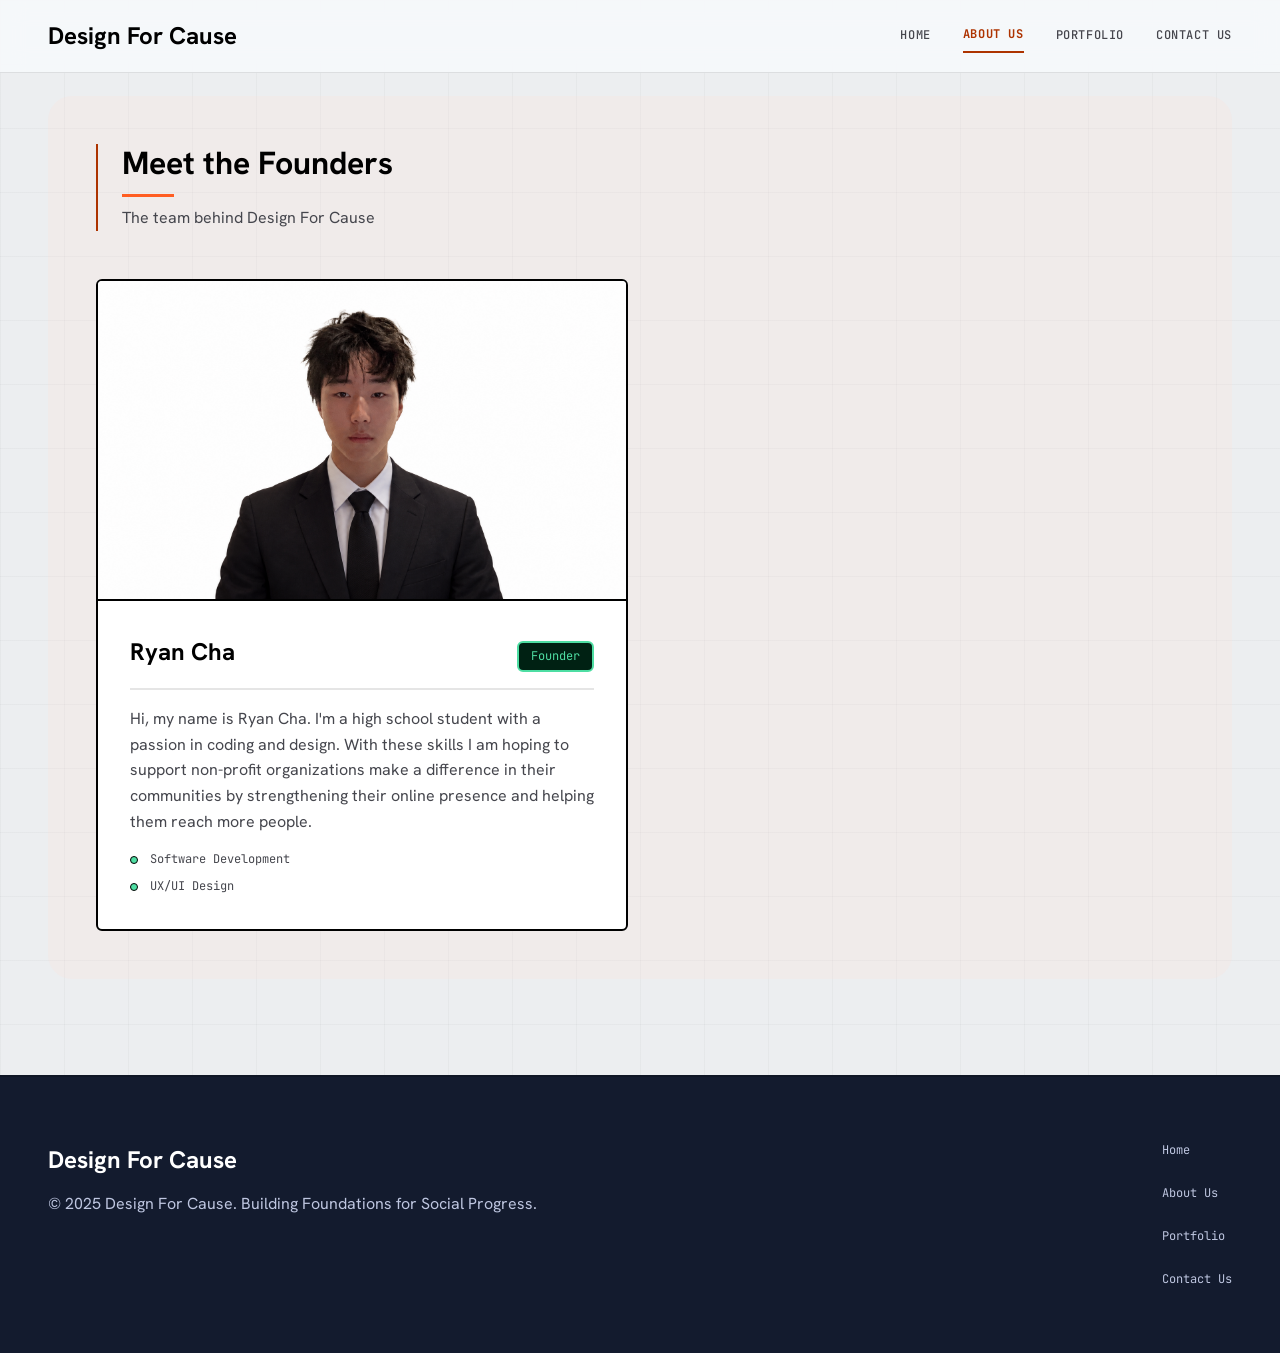
==== commit 983be290: "Update about.html" ====
--- a/about.html
+++ b/about.html
@@ -30,6 +30,7 @@
 
       <nav class="main-nav">
         <a class="nav-link" href="index.html">Home</a>
+        
         <a class="nav-link active" href="about.html">About Us</a>
         <a class="nav-link" href="portfolio.html">Portfolio</a>
         <a class="nav-link" href="contact.html">Contact Us</a>
@@ -122,7 +123,7 @@
 
           <div class="leader-image-wrap">
             <img
-              src="images/ryancha_headshot.jpg"
+              src="images/headshot-suit.png"
               alt="Ryan Cha"
               class="leader-image"
             />
